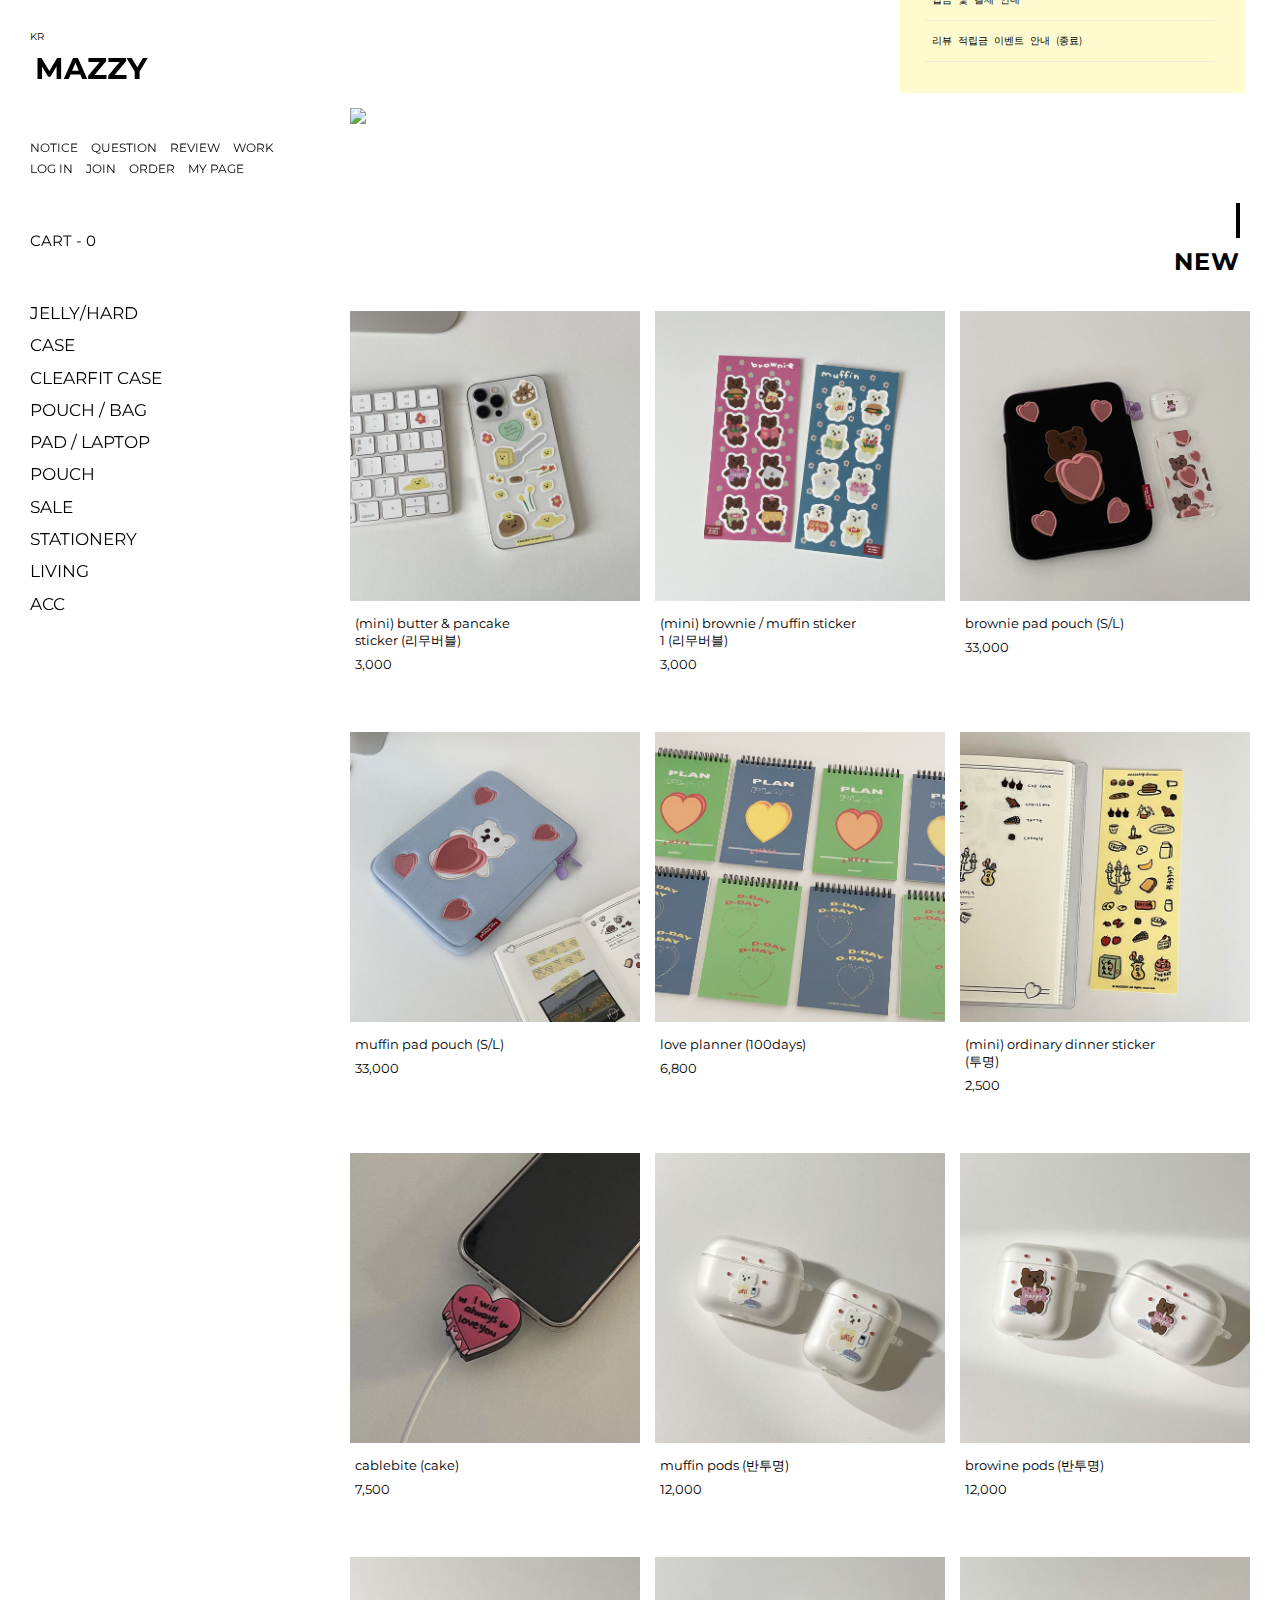
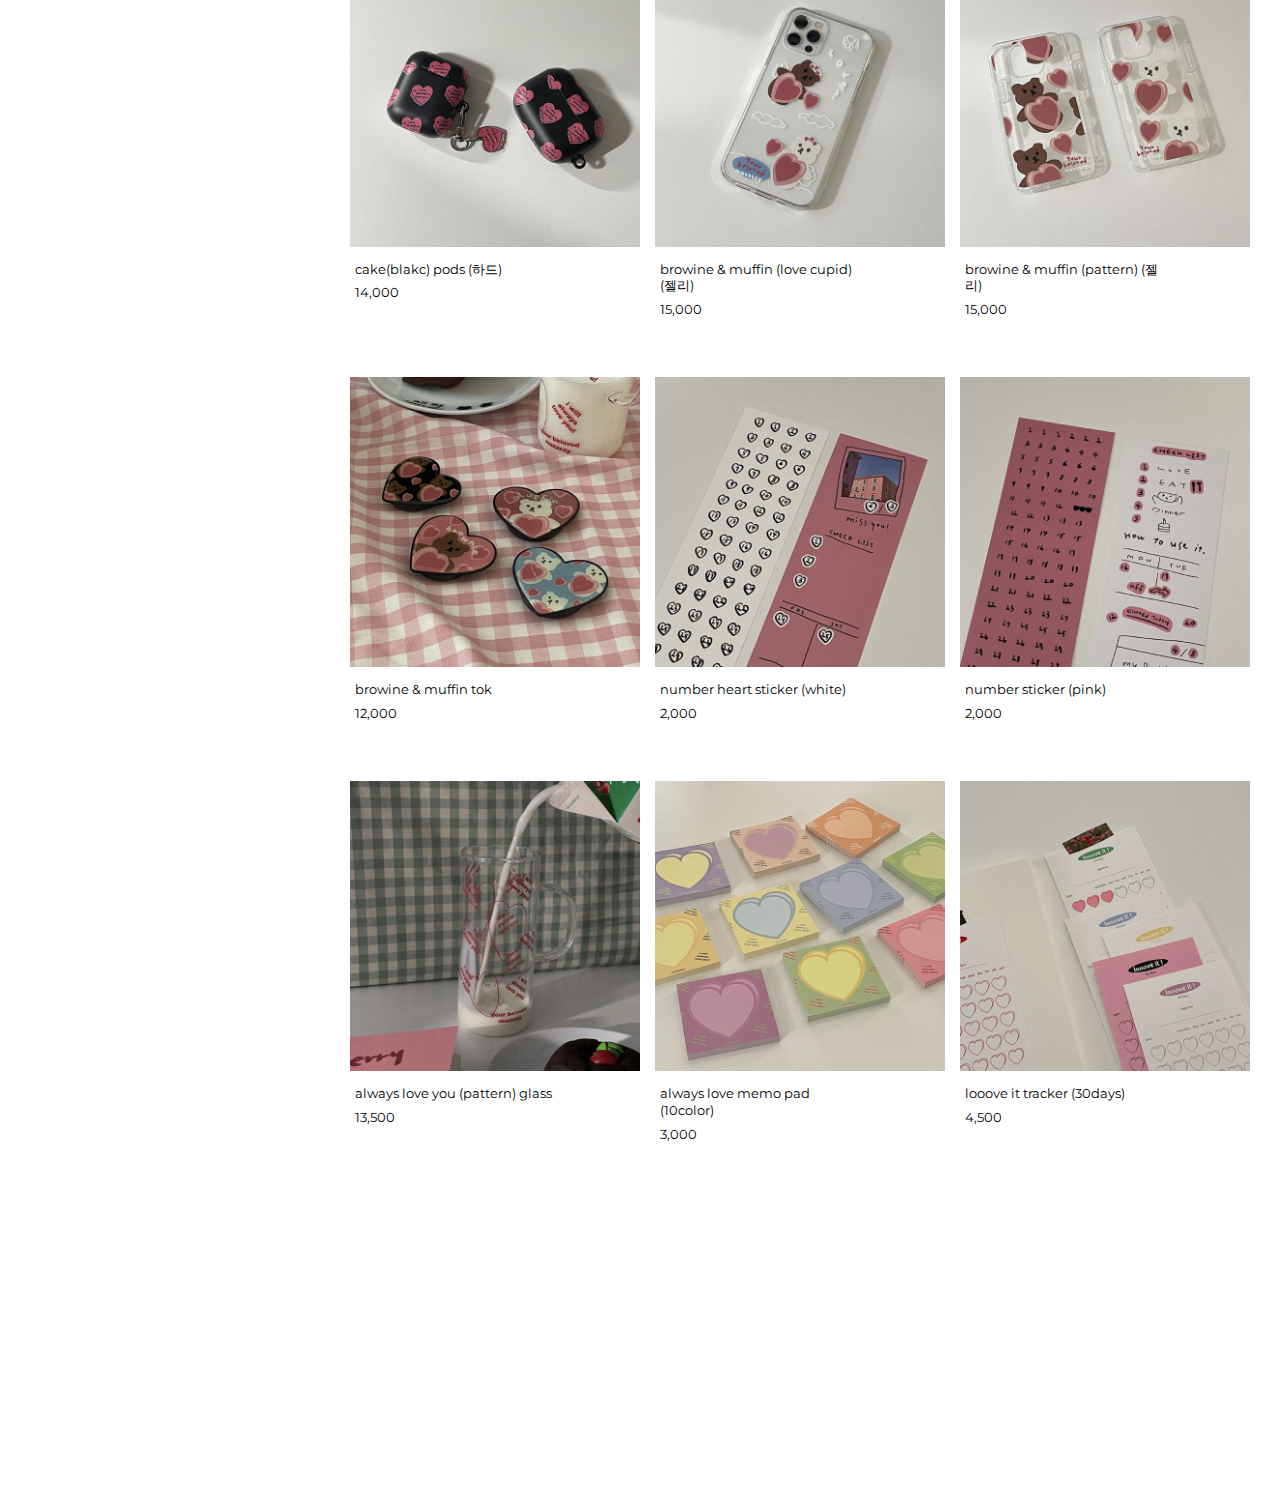
==== index.html @ 86cd3583 "0401" ====
<!DOCTYPE html>
<html>
<head>
  <meta charset="utf-8">
  <title>MAZZY</title>
  <link rel="stylesheet" href="css/style.css">
</head>
<body>
  <div class="country">KR</div>
  <div class="side-bar">
    <div class="side-bar-1">
      <h2 class="title"><a href="index.html">MAZZY</a></h2>
      <div class="menu-1">
        <span class="content"><a href="notice.html">NOTICE</a></span>
        <span class="content"><a href="question.html">QUESTION</a></span>
        <span class="content"><a href="review.html">REVIEW</a></span>
        <span class="content"><a href="work.html">WORK</a></span>
        <span class="content"><a href="login.html">LOG IN</a></span>
        <span class="content">JOIN</span>
        <span class="content">ORDER</span>
        <span class="content">MY PAGE</span></div>
        <div class="shopping-cart">CART - 0</div>
    </div>
    <div class="menu-2">
      <br>JELLY/HARD</br><br>CASE</br>
      <br>CLEARFIT CASE</br>
      <br>POUCH / BAG</br>
      <br>PAD / LAPTOP</br>
      <br>POUCH</br>
      <br>SALE</br>
      <br>STATIONERY</br>
      <br>LIVING</br>
      <br>ACC</br>
    </div>
  </div>
  <div class="contents">
    <img class="background" src="img/background.png">
    <div class="notice">
      <div class="title">NOTICE</div>
      <div class="content">자주 묻는 질문</div>
      <div class="content">적립금 혜택 개편 안내 (2020.10.12)</div>
      <div class="content">배송안내</div>
      <div class="content">입금 및 결제 안내</div>
      <div class="content">리뷰 적립금 이벤트 안내 (종료)</div>
    </div>
    <div class="line">&nbsp;</div>
    <h3>NEW</h3>
    <div class="wrapper">
      <div class="product-1">
        <img src="img/product-1.jpg">
        <div class="description">
          <span class="name">(mini) butter & pancake sticker (리무버블)</span>
          <span class="price">3,000</span>
        </div>
      </div>
      <div class="product-2">
        <img src="img/product-2.jpg">
        <div class="description">
          <span class="name">(mini) brownie / muffin sticker 1 (리무버블)</span>
          <span class="price">3,000</span>
        </div>
      </div>
      <div class="product-3">
        <img src="img/product-3.jpg">
        <div class="description">
          <span class="name">brownie pad pouch (S/L)</span>
          <span class="price">33,000</span>
        </div>
      </div>
      <div class="product-4">
        <img src="img/product-4.jpg">
        <div class="description">
          <span class="name">muffin pad pouch (S/L)</span>
          <span class="price">33,000</span>
        </div>
      </div>
      <div class="product-5">
        <img src="img/product-5.jpg">
        <div class="description">
          <span class="name">love planner (100days)</span>
          <span class="price">6,800</span>
        </div>
      </div>
      <div class="product-6">
        <img src="img/product-6.jpg">
        <div class="description">
          <span class="name">(mini) ordinary dinner sticker (투명)</span>
          <span class="price">2,500</span>
        </div>
      </div>
      <div class="product-7">
        <img src="img/product-7.jpg">
        <div class="description">
          <span class="name">cablebite (cake)</span>
          <span class="price">7,500</span>
        </div>
      </div>
      <div class="product-8">
        <img src="img/product-8.jpg">
        <div class="description">
          <span class="name">muffin pods (반투명)</span>
          <span class="price">12,000</span>
        </div>
      </div>
      <div class="product-9">
        <img src="img/product-9.jpg">
        <div class="description">
          <span class="name">browine pods (반투명)</span>
          <span class="price">12,000</span>
        </div>
      </div>
      <div class="product-10">
        <img src="img/product-10.jpg">
        <div class="description">
          <span class="name">cake(blakc) pods (하드)</span>
          <span class="price">14,000</span>
        </div>
      </div>
      <div class="product-11">
        <img src="img/product-11.jpg">
        <div class="description">
          <span class="name">browine & muffin (love cupid) (젤리)</span>
          <span class="price">15,000</span>
        </div>
      </div>
      <div class="product-12">
        <img src="img/product-12.jpg">
        <div class="description">
          <span class="name">browine & muffin (pattern) (젤리)</span>
          <span class="price">15,000</span>
        </div>
      </div>
      <div class="product-13">
        <img src="img/product-13.jpg">
        <div class="description">
          <span class="name">browine & muffin tok</span>
          <span class="price">12,000</span>
        </div>
      </div>
      <div class="product-14">
        <img src="img/product-14.jpg">
        <div class="description">
          <span class="name">number heart sticker (white)</span>
          <span class="price">2,000</span>
        </div>
      </div>
      <div class="product-15">
        <img src="img/product-15.jpg">
        <div class="description">
          <span class="name">number sticker (pink)</span>
          <span class="price">2,000</span>
        </div>
      </div>
      <div class="product-16">
        <img src="img/product-16.jpg">
        <div class="description">
          <span class="name">always love you (pattern) glass</span>
          <span class="price">13,500</span>
        </div>
      </div>
      <div class="product-17">
        <img src="img/product-17.jpg">
        <div class="description">
          <span class="name">always love memo pad (10color)</span>
          <span class="price">3,000</span>
        </div>
      </div>
      <div class="product-18">
        <img src="img/product-18.jpg">
        <div class="description">
          <span class="name">looove it tracker (30days)</span>
          <span class="price">4,500</span>
        </div>
      </div>
    </div>
  </div>
</body>
---- css/style.css ----
@import url('https://fonts.googleapis.com/css2?family=Montserrat:wght@500&display=swap');
@import url('https://fonts.googleapis.com/css2?family=Montserrat:wght@700&display=swap');
@import url('https://fonts.googleapis.com/css2?family=Montserrat:wght@600&display=swap');
a {text-decoration: none;}
a:hover {text-decoration: none;}
a:visited {text-decoration: none;}
a:focus {text-decoration: none;}
body {
  margin: 0px;
  padding: 30px 10px 30px 30px;
}
.country {
  font-family: 'Montserrat', sans-serif;
  font-size: 10px;
}
.side-bar {
  font-family: 'Montserrat', sans-serif;
  position: fixed;
  background-color: white;
  width: 20%;
  top: 45px;
  left: 20px;
  padding-left: 10px;
  padding-top: 5px;
}
.side-bar .title {
  color: black;
  font-weight: bolder;
  font-size: 30px;
  display: inline;
  padding-left: 5px;
  padding-right: 5px;
}
.side-bar .title:hover {
  background-color: black;
  color: white;
}
.side-bar-1 a {
  color: #000;
}
.side-bar-1 a:hover {
  color: #fff;
}
.side-bar .menu-1 {
  font-size: 10px;
  line-height: 200%;
  margin-top: 20%;
  margin-bottom: 20%;
}
.side-bar .menu-1 .content {
  font-size: 12px;
  margin-right: 10px;
}
.side-bar .menu-1 a:hover {
  color: black;
}
.side-bar .menu-1 a:focus {
  color: black;
}
.side-bar .shopping-cart {
  font-size: 15px;
  margin-bottom: 15%;
}
.side-bar .menu-2 {
  line-height: 95%;
  font-size: 17px;
}
.contents {
  margin: 0px 0px 0px 300px;
  padding-top: 65px;
}
.background {
  width: 640px;
  margin-left: 20px;
}
.notice {
  background-color: #fffbcf;
  width: 290px;
  height: 250px;
  padding: 30px 30px 25px 25px;
  position: relative;
  left: 570px;
  bottom: 340px;
  font-family: 'Montserrat', sans-serif;
}
.notice .title {
  padding-bottom: 20px;
  padding-left: 7px;
}
.notice .content {
  padding-top: 13px;
  padding-bottom: 13px;
  padding-left: 7px;
  border-bottom: 1.5px solid #eeecd7;
  font-size: 10px;
  word-spacing: 3px;
}
.line {
  border-right: 4px solid black;
  height: 35px;
  position: relative;
  bottom: 230px;
  right: 30px;
}
.contents h3 {
  position: relative;
  bottom: 245px;
  right: 30px;
  margin-bottom: 50px;
  font-family: 'Montserrat', sans-serif;
  font-size: 24px;
  letter-spacing: 1px;
  text-align: right;
}
.wrapper {
  display: grid;
  grid-template-columns: 305px 305px 305px;
  position: relative;
  bottom: 270px;
}
.wrapper img {
  width: 290px;
  margin: 10px 20px 10px 20px;
}
.wrapper .name {
  font-family: 'Montserrat', sans-serif;
  font-size: 13px;
  line-height: 130%;
  display: block;
  width: 200px;
  margin-left: 25px;
}
.wrapper .price {
  font-family: 'Montserrat', sans-serif;
  font-size: 13px;
  display: block;
  margin: 7px 0px 50px 25px;
}
@media(max-width:1080px) {
  .background {
    width: 95%;
  }
  .notice {
    width: 95%;
    margin-top: 30px;
    margin-bottom: 70px;
    padding: 30px 0px 25px 22px;
    position: static;
  }
  .line {
    border-right: 4px solid black;
    width: 95%;
    height: 35px;
    margin-left: 15px;
    position: static;
  }
  .contents h3 {
    width: 95%;
    margin-top: 5px;
    margin-bottom: 25px;
    margin-left: 19px;
    position: static;
  }
  .wrapper {
    display: grid;
    grid-template-columns: 50% 50%;
    position: static;
  }
  .wrapper img {
    width: 95%;
    margin: 10px 5px 8px 10px;
  }
  .wrapper .name {
    font-family: 'Montserrat', sans-serif;
    font-size: 13px;
    line-height: 130%;
    display: block;
    width: 70%;
    margin-left: 15px;
  }
  .wrapper .price {
    font-family: 'Montserrat', sans-serif;
    font-size: 13px;
    display: block;
    margin: 7px 0px 50px 15px;
  }
}
@media (max-width:960px) {
  body {
    margin: 0px;
    padding: 30px 10px 30px 10px;
  }
  .country {
    position: static;
    font-family: 'Montserrat', sans-serif;
    font-size: 10px;
    padding-left: 10px;
  }
  .side-bar {
    position: static;
    width: 20%;
    display: grid;
    grid-template-columns: 240px 250px;
  }
  .side-bar .menu-1 {
    width: 240px;
  }
  .side-bar .menu-1 .content {
    font-size: 10px;
    margin-right: 10px;
  }
  .side-bar .shopping-cart {
    font-size: 12px;
  }
  .side-bar .menu-2 {
    line-height: 95%;
    font-size: 15px;
  }
  .contents {
    margin: 10px;
  }
  .background {
    width: 100%;
    margin-left: 0px;
  }
  .notice {
    width: 91%;
    height: 250px;
    padding: 30px 30px 25px 25px;
    position: static;
    font-family: 'Montserrat', sans-serif;
  }
  .line {
    border-right: 4px solid black;
    height: 35px;
    position: static;
  }
  .contents h3 {
    position: static;
    margin-bottom: 30px;
    font-size: 24px;
  }
  .wrapper {
    display: grid;
    grid-template-columns: 50% 50%;
    position: static;
  }
  .wrapper img {
    width: 97%;
    margin: 0px 10px 10px 5px;
  }
  .wrapper .name {
    width: 215px;
    margin-left: 10px;
  }
  .wrapper .price {
    font-size: 13px;
    margin: 7px 0px 50px 10px;
  }
}
@media (max-width:640px) {
  .wrapper {
    display: block;
  }
  .wrapper img {
    width: 100%;
    margin: 0px 10px 7px 5px;
  }
  .wrapper .name {
    width: 100%;
  }
}
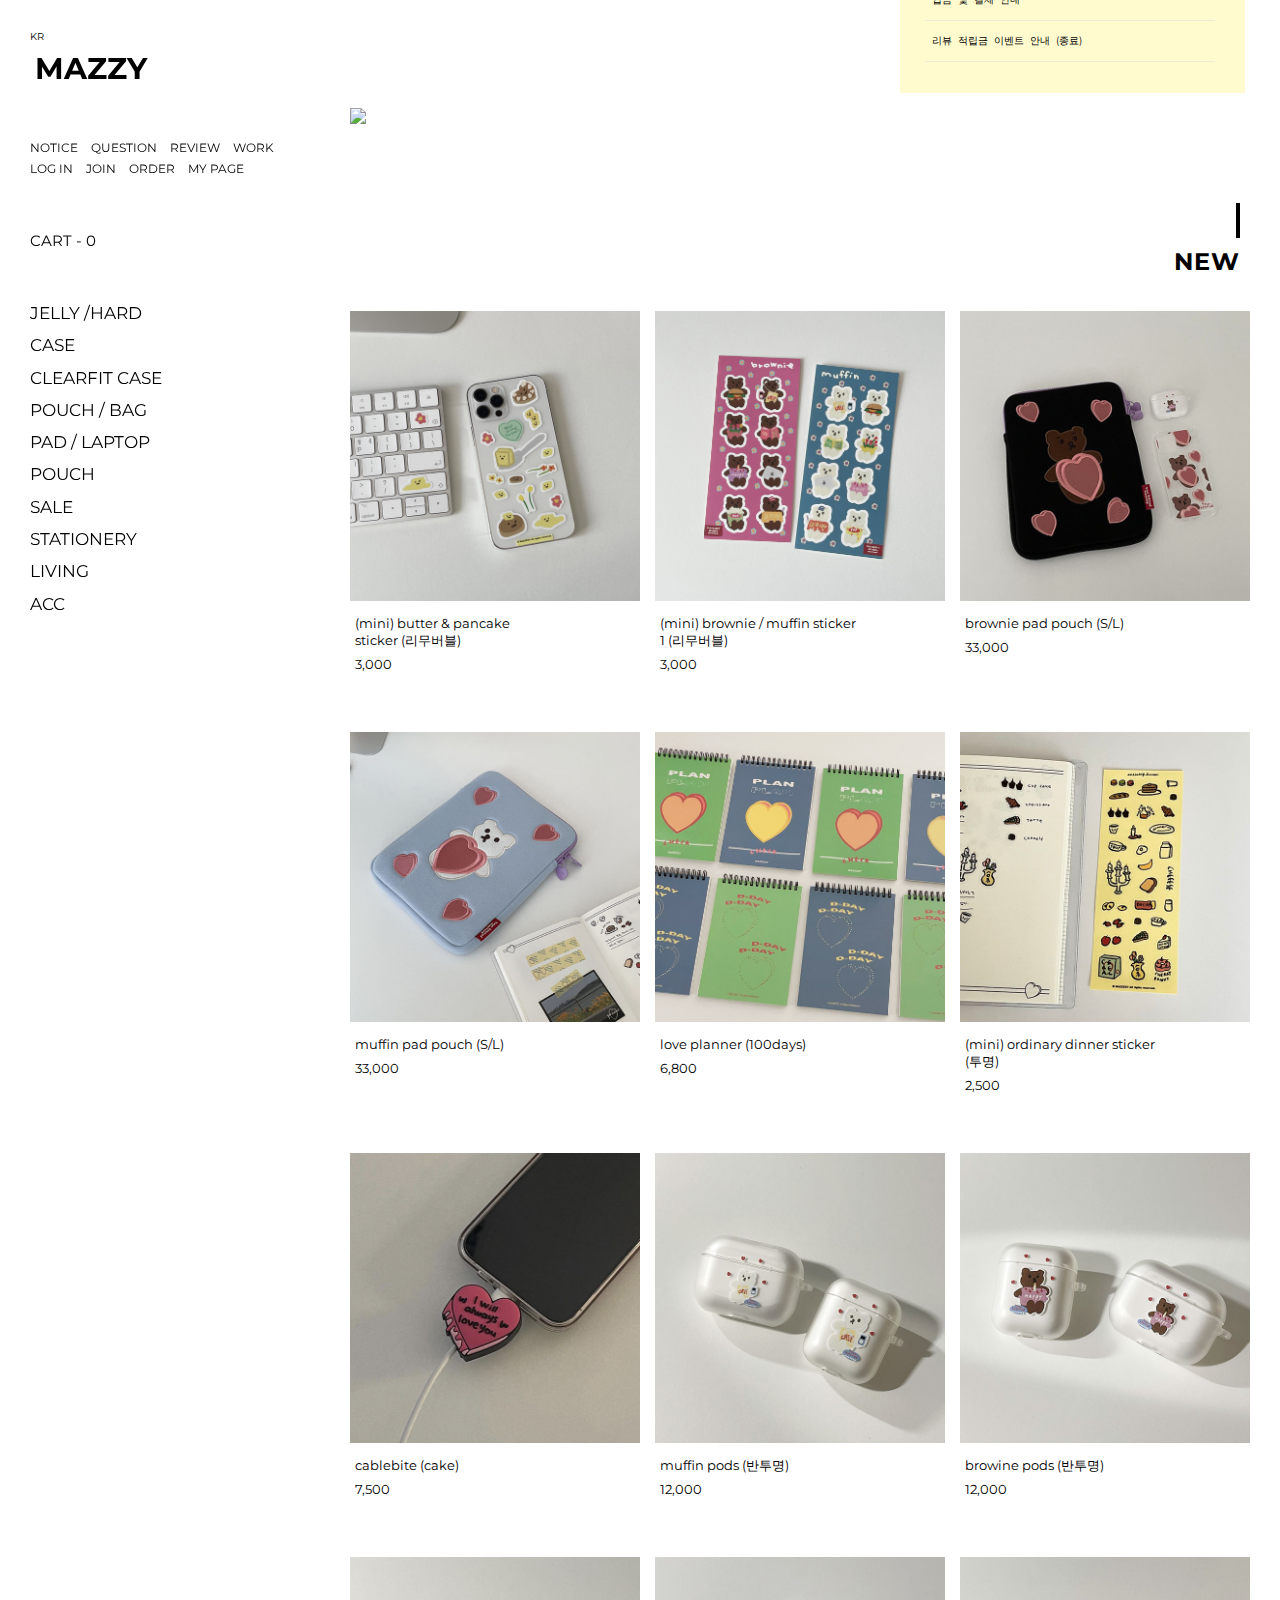
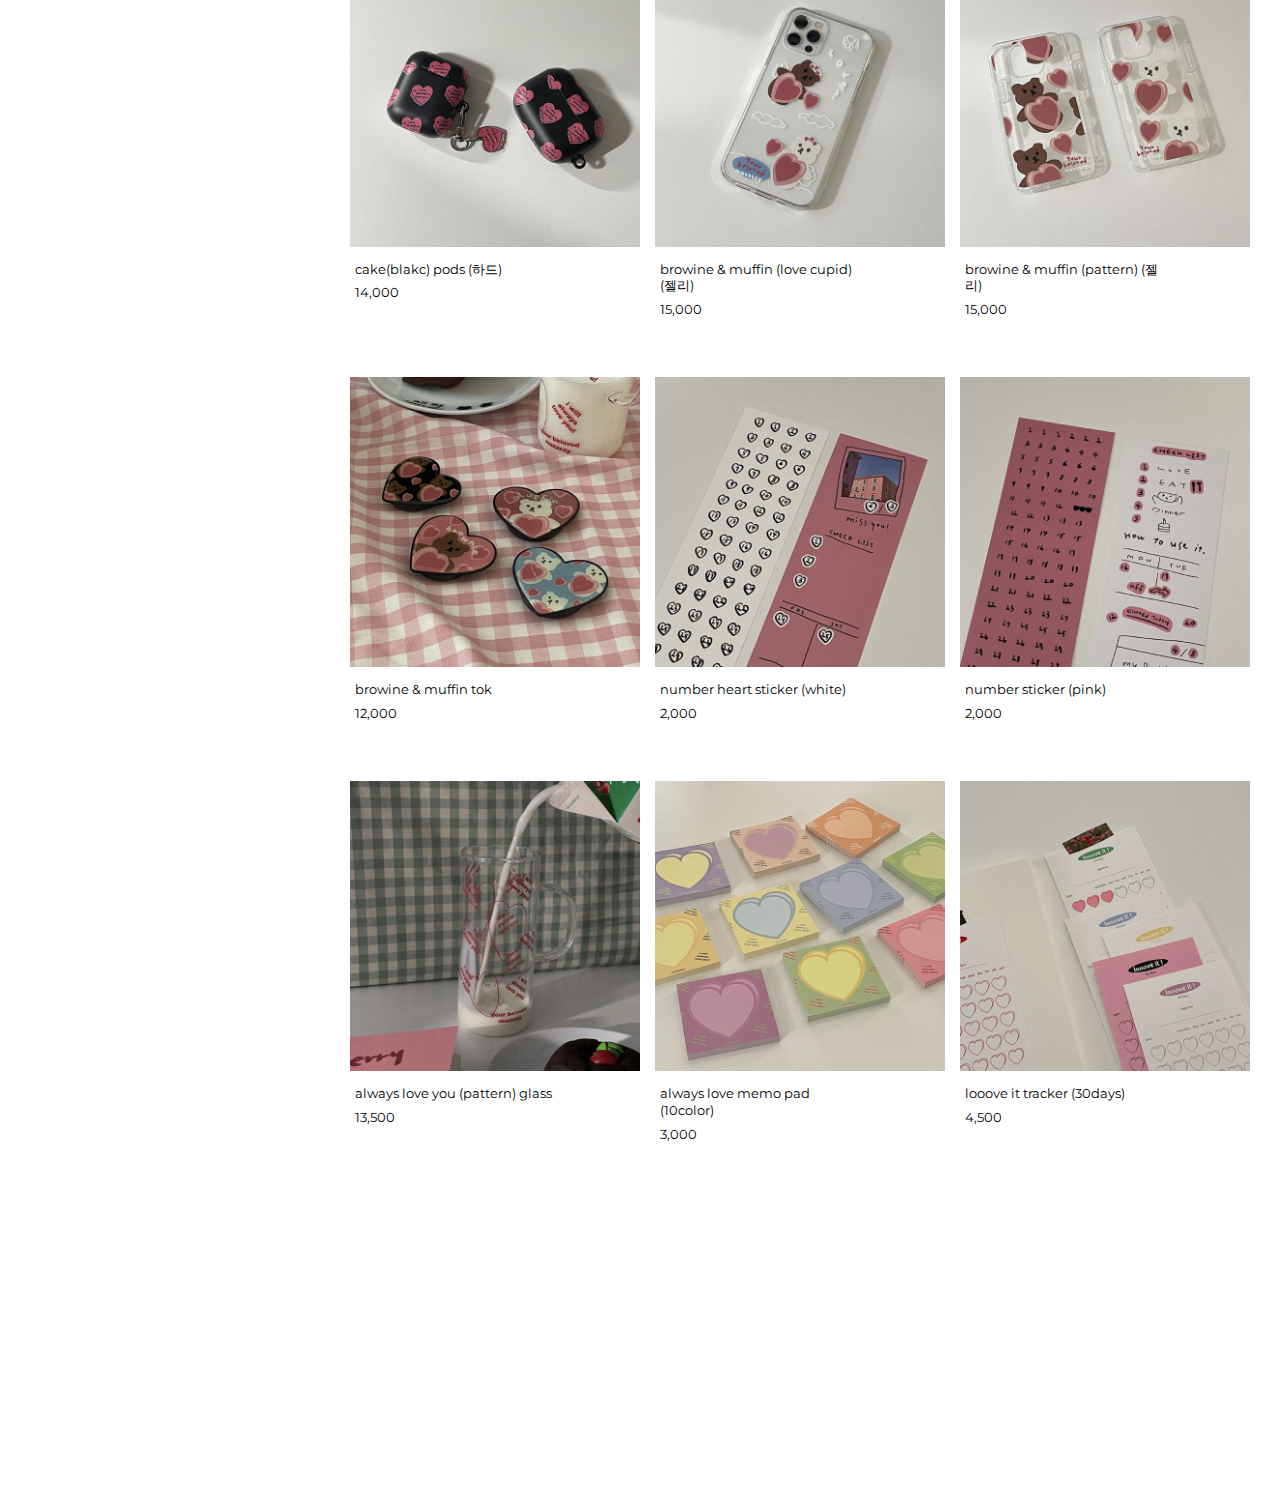
==== commit 97952519: "0407" ====
--- a/index.html
+++ b/index.html
@@ -16,13 +16,13 @@
         <span class="content"><a href="review.html">REVIEW</a></span>
         <span class="content"><a href="work.html">WORK</a></span>
         <span class="content"><a href="login.html">LOG IN</a></span>
-        <span class="content">JOIN</span>
-        <span class="content">ORDER</span>
-        <span class="content">MY PAGE</span></div>
-        <div class="shopping-cart">CART - 0</div>
+        <span class="content"><a href="join.html">JOIN</a></span>
+        <span class="content"><a href="login.html">ORDER</a></span>
+        <span class="content"><a href="login.html">MY PAGE</a></span></div>
+        <div class="shopping-cart"><a href="basket.html">CART - 0</a></div>
     </div>
     <div class="menu-2">
-      <br>JELLY/HARD</br><br>CASE</br>
+      <br><a href="jellycase.html">JELLY  /HARD </br><br>CASE</a></br>
       <br>CLEARFIT CASE</br>
       <br>POUCH / BAG</br>
       <br>PAD / LAPTOP</br>
--- a/css/style.css
+++ b/css/style.css
@@ -28,18 +28,20 @@
   font-weight: bolder;
   font-size: 30px;
   display: inline;
+}
+.side-bar .title a {
   padding-left: 5px;
   padding-right: 5px;
 }
-.side-bar .title:hover {
+.side-bar .title a:hover {
+  color: white;
   background-color: black;
-  color: white;
-}
-.side-bar-1 a {
+}
+.side-bar a {
   color: #000;
 }
-.side-bar-1 a:hover {
-  color: #fff;
+.side-bar a:hover {
+  color: #000;
 }
 .side-bar .menu-1 {
   font-size: 10px;
@@ -50,12 +52,6 @@
 .side-bar .menu-1 .content {
   font-size: 12px;
   margin-right: 10px;
-}
-.side-bar .menu-1 a:hover {
-  color: black;
-}
-.side-bar .menu-1 a:focus {
-  color: black;
 }
 .side-bar .shopping-cart {
   font-size: 15px;
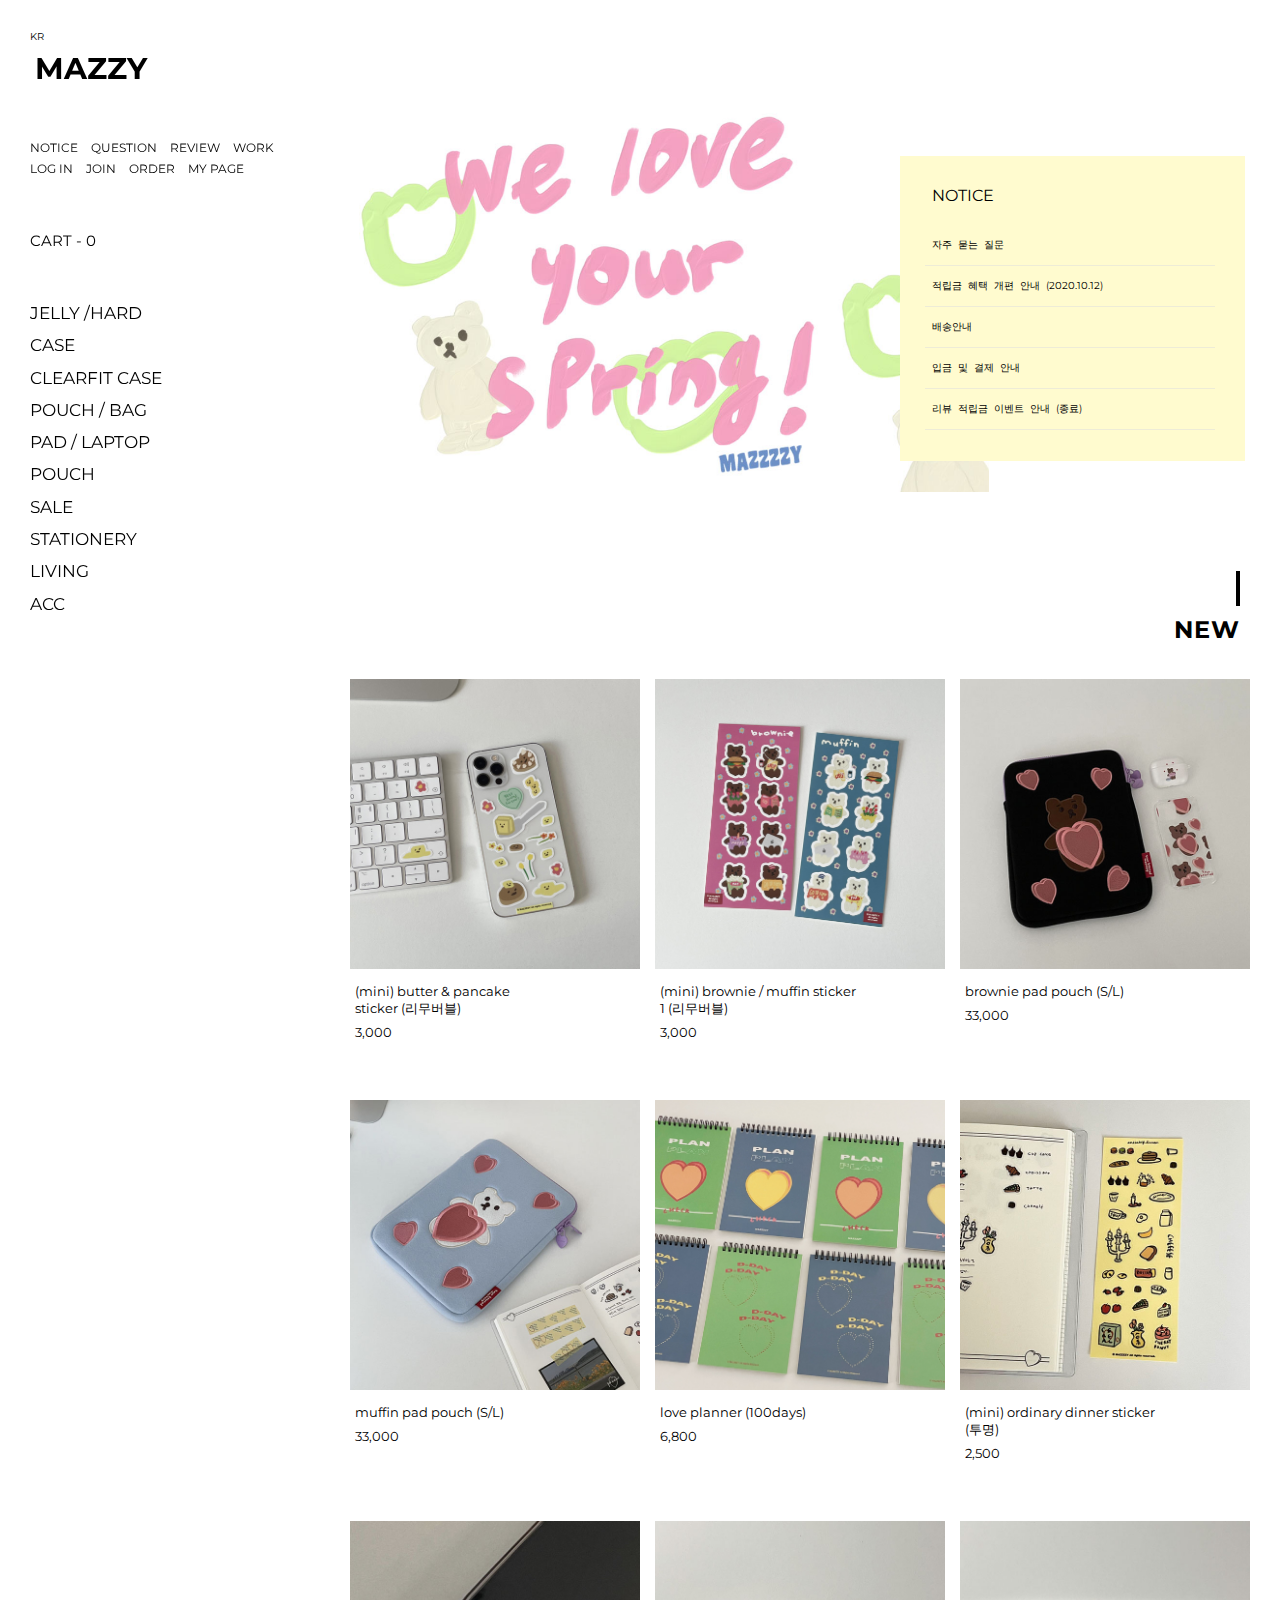
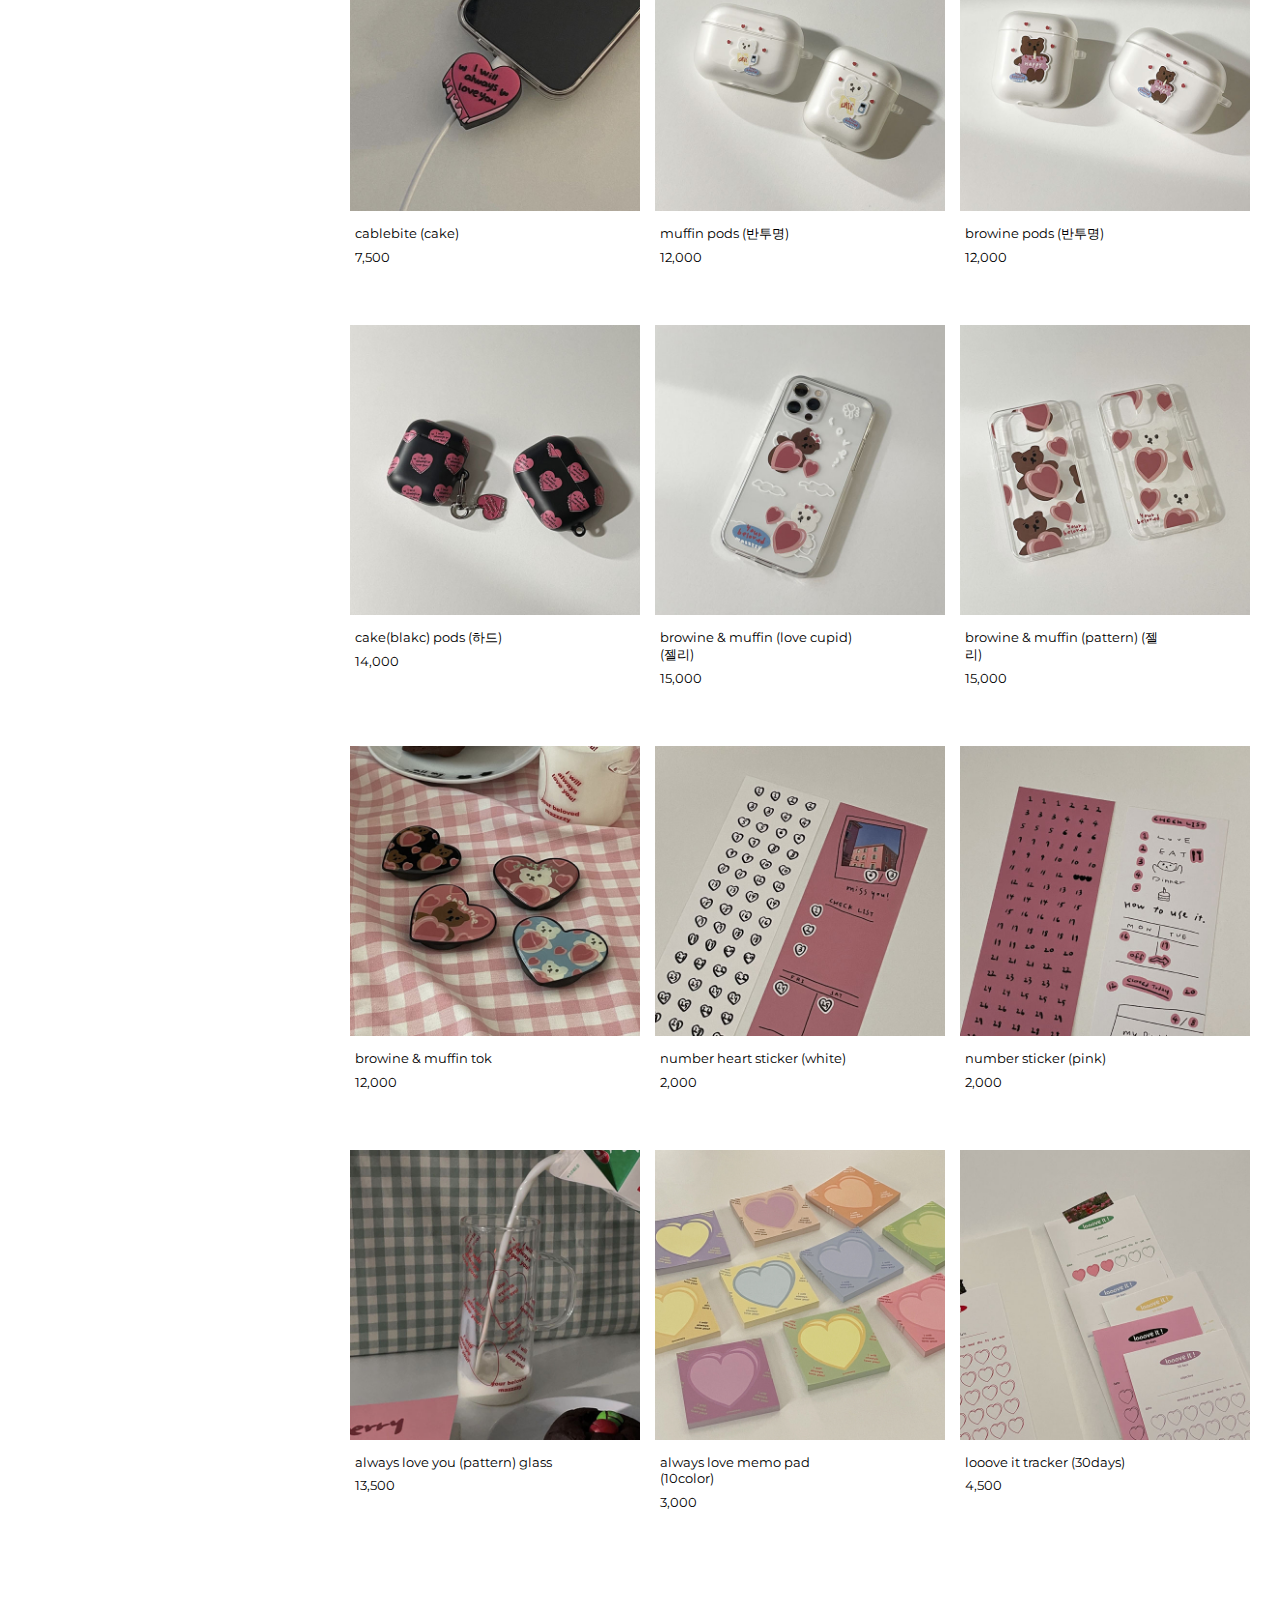
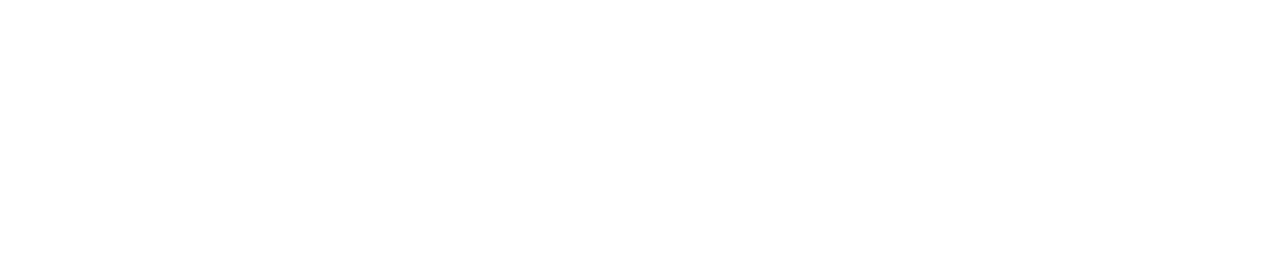
==== commit a426684e: "0409 (2)" ====
--- a/index.html
+++ b/index.html
@@ -23,18 +23,18 @@
     </div>
     <div class="menu-2">
       <br><a href="jellycase.html">JELLY  /HARD </br><br>CASE</a></br>
-      <br>CLEARFIT CASE</br>
-      <br>POUCH / BAG</br>
-      <br>PAD / LAPTOP</br>
-      <br>POUCH</br>
+      <br><a href="clearfit.html">CLEARFIT CASE</a></br>
+      <br><a href="pouch.html">POUCH / BAG</a></br>
+      <br><a href="pad.html">PAD / LAPTOP</br>
+      <br>POUCH</br></a>
       <br>SALE</br>
-      <br>STATIONERY</br>
-      <br>LIVING</br>
-      <br>ACC</br>
+      <br><a href="stationery.html">STATIONERY</a></br>
+      <br><a href="living.html">LIVING</a></br>
+      <br><a href="acc.html">ACC</a></br>
     </div>
   </div>
   <div class="contents">
-    <img class="background" src="img/background.png">
+    <img class="background" src="img/background.PNG">
     <div class="notice">
       <div class="title">NOTICE</div>
       <div class="content">자주 묻는 질문</div>
